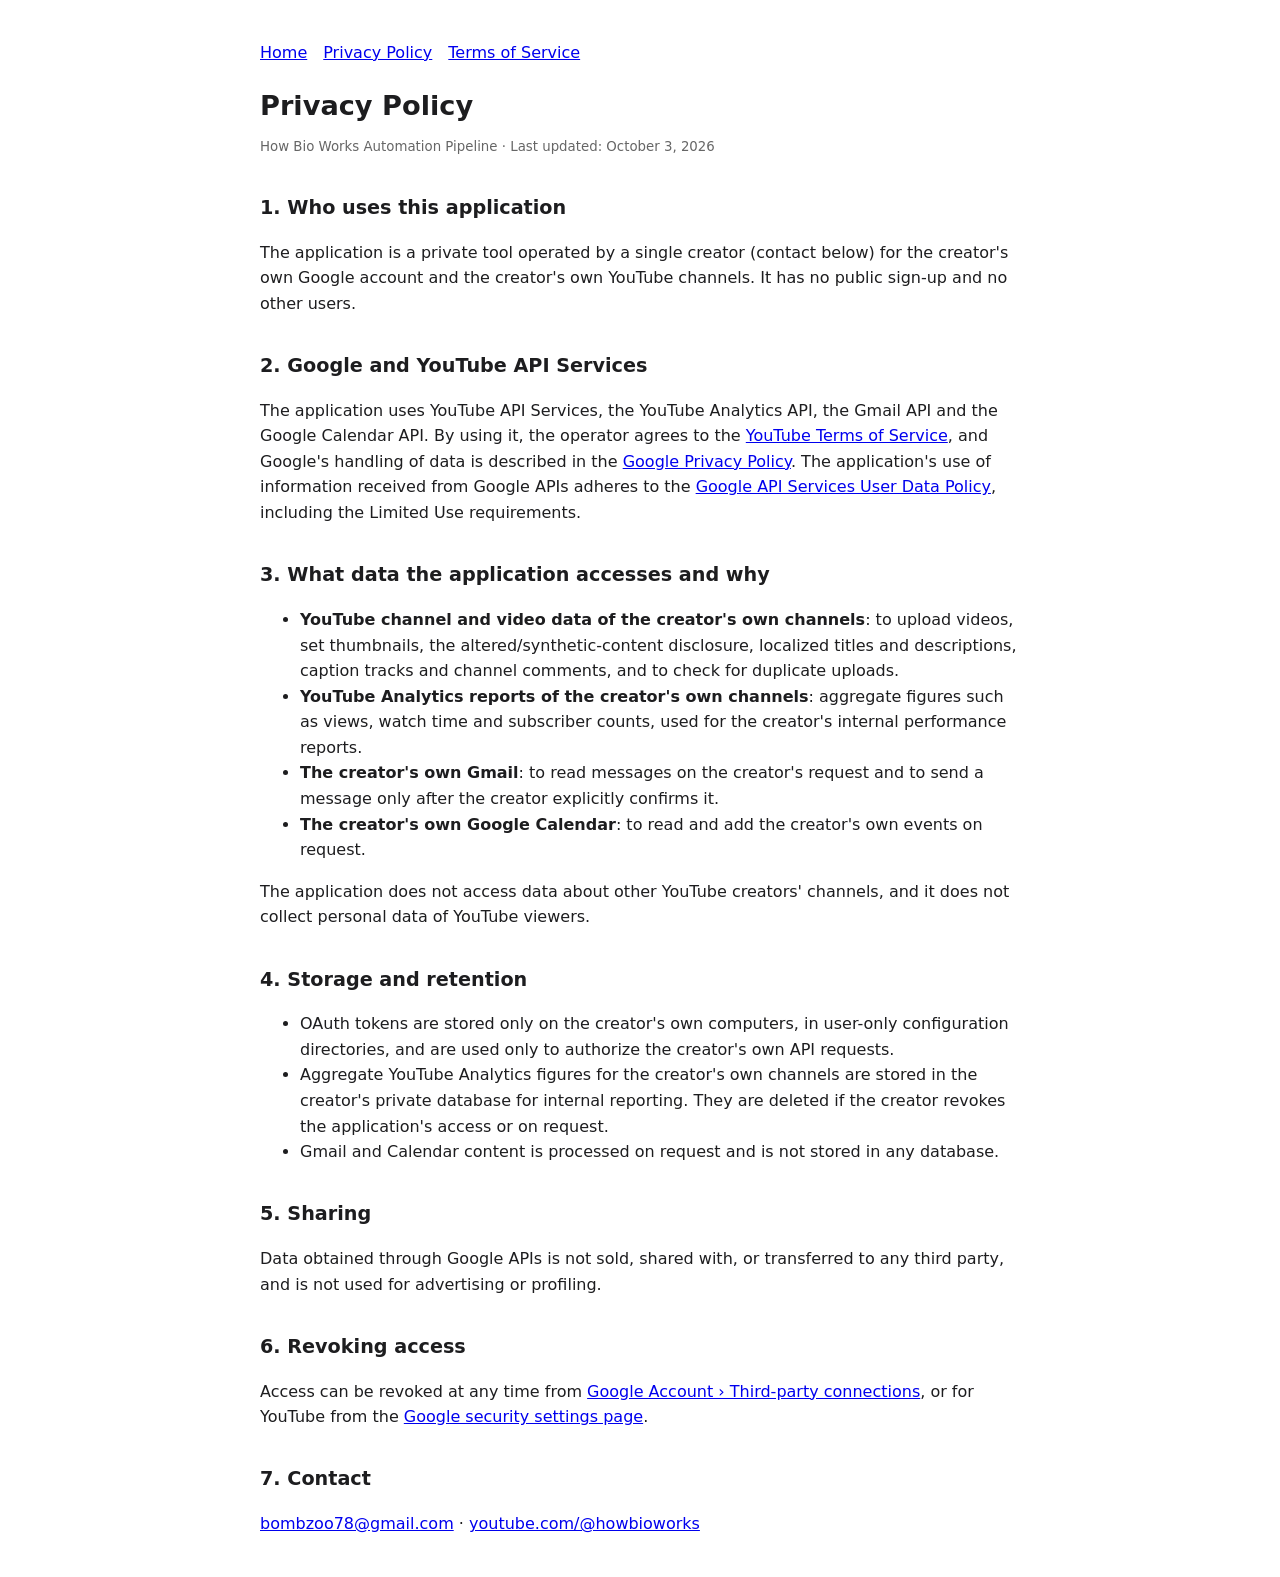
==== privacy.html @ 5481945e "Add app home, privacy policy and terms pages" ====
<!doctype html><html lang="en"><head><meta charset="utf-8"><meta name="viewport" content="width=device-width,initial-scale=1">
<title>Privacy Policy - How Bio Works Automation Pipeline</title><link rel="stylesheet" href="style.css"></head><body>
<nav><a href="./">Home</a><a href="privacy.html">Privacy Policy</a><a href="terms.html">Terms of Service</a></nav>
<h1>Privacy Policy</h1>
<small>How Bio Works Automation Pipeline &middot; Last updated: October 3, 2026</small>

<h2>1. Who uses this application</h2>
<p>The application is a private tool operated by a single creator (contact below) for the creator's own Google account and the creator's own YouTube channels. It has no public sign-up and no other users.</p>

<h2>2. Google and YouTube API Services</h2>
<p>The application uses YouTube API Services, the YouTube Analytics API, the Gmail API and the Google Calendar API. By using it, the operator agrees to the <a href="https://www.youtube.com/t/terms">YouTube Terms of Service</a>, and Google's handling of data is described in the <a href="https://policies.google.com/privacy">Google Privacy Policy</a>. The application's use of information received from Google APIs adheres to the <a href="https://developers.google.com/terms/api-services-user-data-policy">Google API Services User Data Policy</a>, including the Limited Use requirements.</p>

<h2>3. What data the application accesses and why</h2>
<ul>
<li><b>YouTube channel and video data of the creator's own channels</b>: to upload videos, set thumbnails, the altered/synthetic-content disclosure, localized titles and descriptions, caption tracks and channel comments, and to check for duplicate uploads.</li>
<li><b>YouTube Analytics reports of the creator's own channels</b>: aggregate figures such as views, watch time and subscriber counts, used for the creator's internal performance reports.</li>
<li><b>The creator's own Gmail</b>: to read messages on the creator's request and to send a message only after the creator explicitly confirms it.</li>
<li><b>The creator's own Google Calendar</b>: to read and add the creator's own events on request.</li>
</ul>
<p>The application does not access data about other YouTube creators' channels, and it does not collect personal data of YouTube viewers.</p>

<h2>4. Storage and retention</h2>
<ul>
<li>OAuth tokens are stored only on the creator's own computers, in user-only configuration directories, and are used only to authorize the creator's own API requests.</li>
<li>Aggregate YouTube Analytics figures for the creator's own channels are stored in the creator's private database for internal reporting. They are deleted if the creator revokes the application's access or on request.</li>
<li>Gmail and Calendar content is processed on request and is not stored in any database.</li>
</ul>

<h2>5. Sharing</h2>
<p>Data obtained through Google APIs is not sold, shared with, or transferred to any third party, and is not used for advertising or profiling.</p>

<h2>6. Revoking access</h2>
<p>Access can be revoked at any time from <a href="https://myaccount.google.com/permissions">Google Account &rsaquo; Third-party connections</a>, or for YouTube from the <a href="https://security.google.com/settings/security/permissions">Google security settings page</a>.</p>

<h2>7. Contact</h2>
<p><a href="mailto:bombzoo78@gmail.com">bombzoo78@gmail.com</a> &middot; <a href="https://www.youtube.com/@howbioworks">youtube.com/@howbioworks</a></p>
</body></html>
---- style.css ----
body{font-family:system-ui,-apple-system,"Segoe UI",sans-serif;max-width:760px;margin:40px auto;padding:0 16px;line-height:1.6;color:#1d1d1f;background:#fff}
h1{font-size:1.7em;margin-bottom:.2em}h2{font-size:1.2em;margin-top:1.8em}
nav a{margin-right:16px}small{color:#666}code{background:#f2f2f2;padding:1px 4px;border-radius:3px}
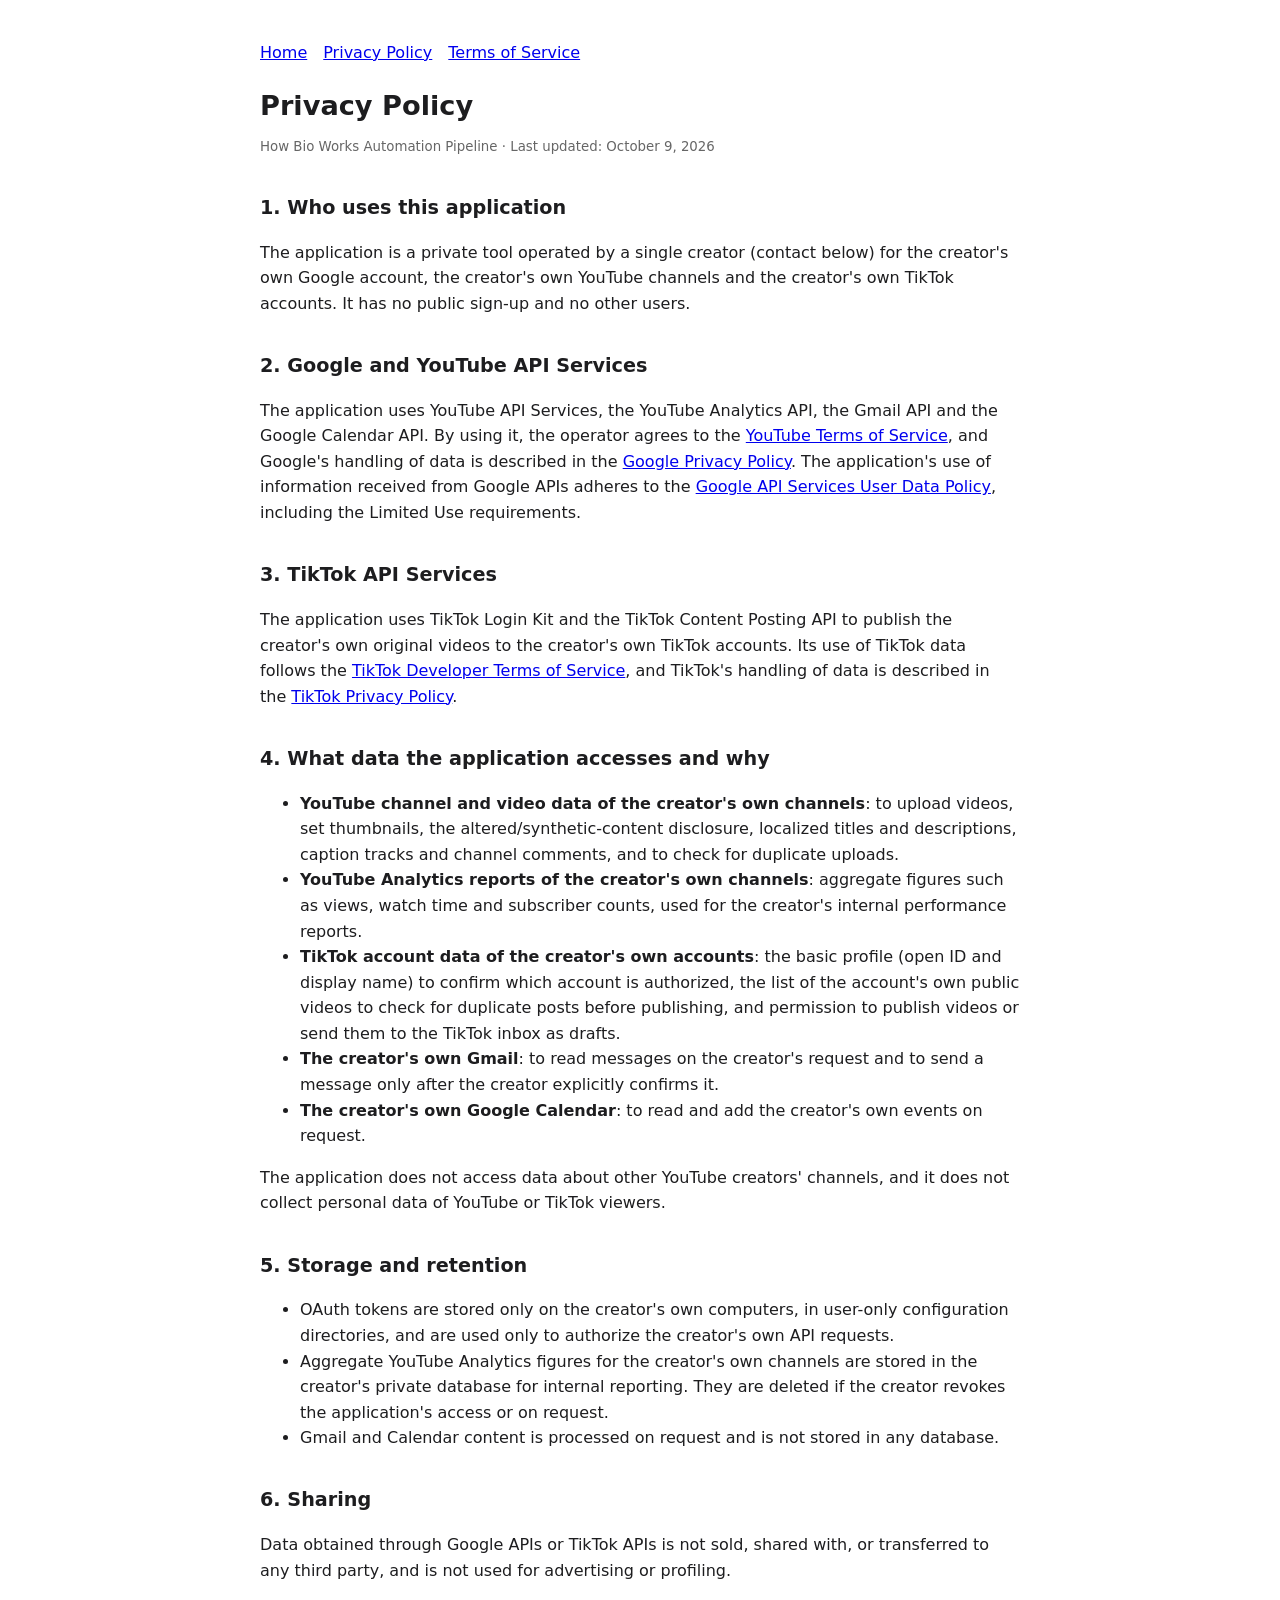
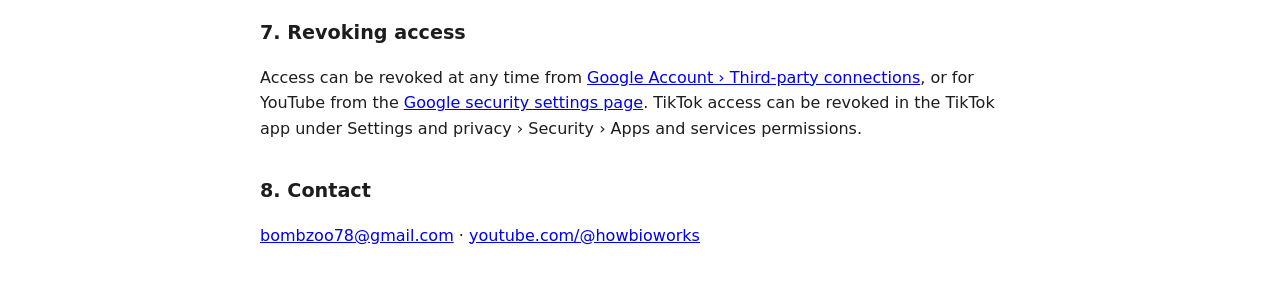
==== commit b8009457: "Add TikTok API services to the privacy policy and terms Co-Authored-By: Claude Opus 5.5 (1M context)" ====
--- a/privacy.html
+++ b/privacy.html
@@ -2,36 +2,40 @@
 <title>Privacy Policy - How Bio Works Automation Pipeline</title><link rel="stylesheet" href="style.css"></head><body>
 <nav><a href="./">Home</a><a href="privacy.html">Privacy Policy</a><a href="terms.html">Terms of Service</a></nav>
 <h1>Privacy Policy</h1>
-<small>How Bio Works Automation Pipeline &middot; Last updated: October 3, 2026</small>
+<small>How Bio Works Automation Pipeline &middot; Last updated: October 9, 2026</small>
 
 <h2>1. Who uses this application</h2>
-<p>The application is a private tool operated by a single creator (contact below) for the creator's own Google account and the creator's own YouTube channels. It has no public sign-up and no other users.</p>
+<p>The application is a private tool operated by a single creator (contact below) for the creator's own Google account, the creator's own YouTube channels and the creator's own TikTok accounts. It has no public sign-up and no other users.</p>
 
 <h2>2. Google and YouTube API Services</h2>
 <p>The application uses YouTube API Services, the YouTube Analytics API, the Gmail API and the Google Calendar API. By using it, the operator agrees to the <a href="https://www.youtube.com/t/terms">YouTube Terms of Service</a>, and Google's handling of data is described in the <a href="https://policies.google.com/privacy">Google Privacy Policy</a>. The application's use of information received from Google APIs adheres to the <a href="https://developers.google.com/terms/api-services-user-data-policy">Google API Services User Data Policy</a>, including the Limited Use requirements.</p>
 
-<h2>3. What data the application accesses and why</h2>
+<h2>3. TikTok API Services</h2>
+<p>The application uses TikTok Login Kit and the TikTok Content Posting API to publish the creator's own original videos to the creator's own TikTok accounts. Its use of TikTok data follows the <a href="https://www.tiktok.com/legal/tik-tok-developer-terms-of-service">TikTok Developer Terms of Service</a>, and TikTok's handling of data is described in the <a href="https://www.tiktok.com/legal/privacy-policy">TikTok Privacy Policy</a>.</p>
+
+<h2>4. What data the application accesses and why</h2>
 <ul>
 <li><b>YouTube channel and video data of the creator's own channels</b>: to upload videos, set thumbnails, the altered/synthetic-content disclosure, localized titles and descriptions, caption tracks and channel comments, and to check for duplicate uploads.</li>
 <li><b>YouTube Analytics reports of the creator's own channels</b>: aggregate figures such as views, watch time and subscriber counts, used for the creator's internal performance reports.</li>
+<li><b>TikTok account data of the creator's own accounts</b>: the basic profile (open ID and display name) to confirm which account is authorized, the list of the account's own public videos to check for duplicate posts before publishing, and permission to publish videos or send them to the TikTok inbox as drafts.</li>
 <li><b>The creator's own Gmail</b>: to read messages on the creator's request and to send a message only after the creator explicitly confirms it.</li>
 <li><b>The creator's own Google Calendar</b>: to read and add the creator's own events on request.</li>
 </ul>
-<p>The application does not access data about other YouTube creators' channels, and it does not collect personal data of YouTube viewers.</p>
+<p>The application does not access data about other YouTube creators' channels, and it does not collect personal data of YouTube or TikTok viewers.</p>
 
-<h2>4. Storage and retention</h2>
+<h2>5. Storage and retention</h2>
 <ul>
 <li>OAuth tokens are stored only on the creator's own computers, in user-only configuration directories, and are used only to authorize the creator's own API requests.</li>
 <li>Aggregate YouTube Analytics figures for the creator's own channels are stored in the creator's private database for internal reporting. They are deleted if the creator revokes the application's access or on request.</li>
 <li>Gmail and Calendar content is processed on request and is not stored in any database.</li>
 </ul>
 
-<h2>5. Sharing</h2>
-<p>Data obtained through Google APIs is not sold, shared with, or transferred to any third party, and is not used for advertising or profiling.</p>
+<h2>6. Sharing</h2>
+<p>Data obtained through Google APIs or TikTok APIs is not sold, shared with, or transferred to any third party, and is not used for advertising or profiling.</p>
 
-<h2>6. Revoking access</h2>
-<p>Access can be revoked at any time from <a href="https://myaccount.google.com/permissions">Google Account &rsaquo; Third-party connections</a>, or for YouTube from the <a href="https://security.google.com/settings/security/permissions">Google security settings page</a>.</p>
+<h2>7. Revoking access</h2>
+<p>Access can be revoked at any time from <a href="https://myaccount.google.com/permissions">Google Account &rsaquo; Third-party connections</a>, or for YouTube from the <a href="https://security.google.com/settings/security/permissions">Google security settings page</a>. TikTok access can be revoked in the TikTok app under Settings and privacy &rsaquo; Security &rsaquo; Apps and services permissions.</p>
 
-<h2>7. Contact</h2>
+<h2>8. Contact</h2>
 <p><a href="mailto:bombzoo78@gmail.com">bombzoo78@gmail.com</a> &middot; <a href="https://www.youtube.com/@howbioworks">youtube.com/@howbioworks</a></p>
 </body></html>
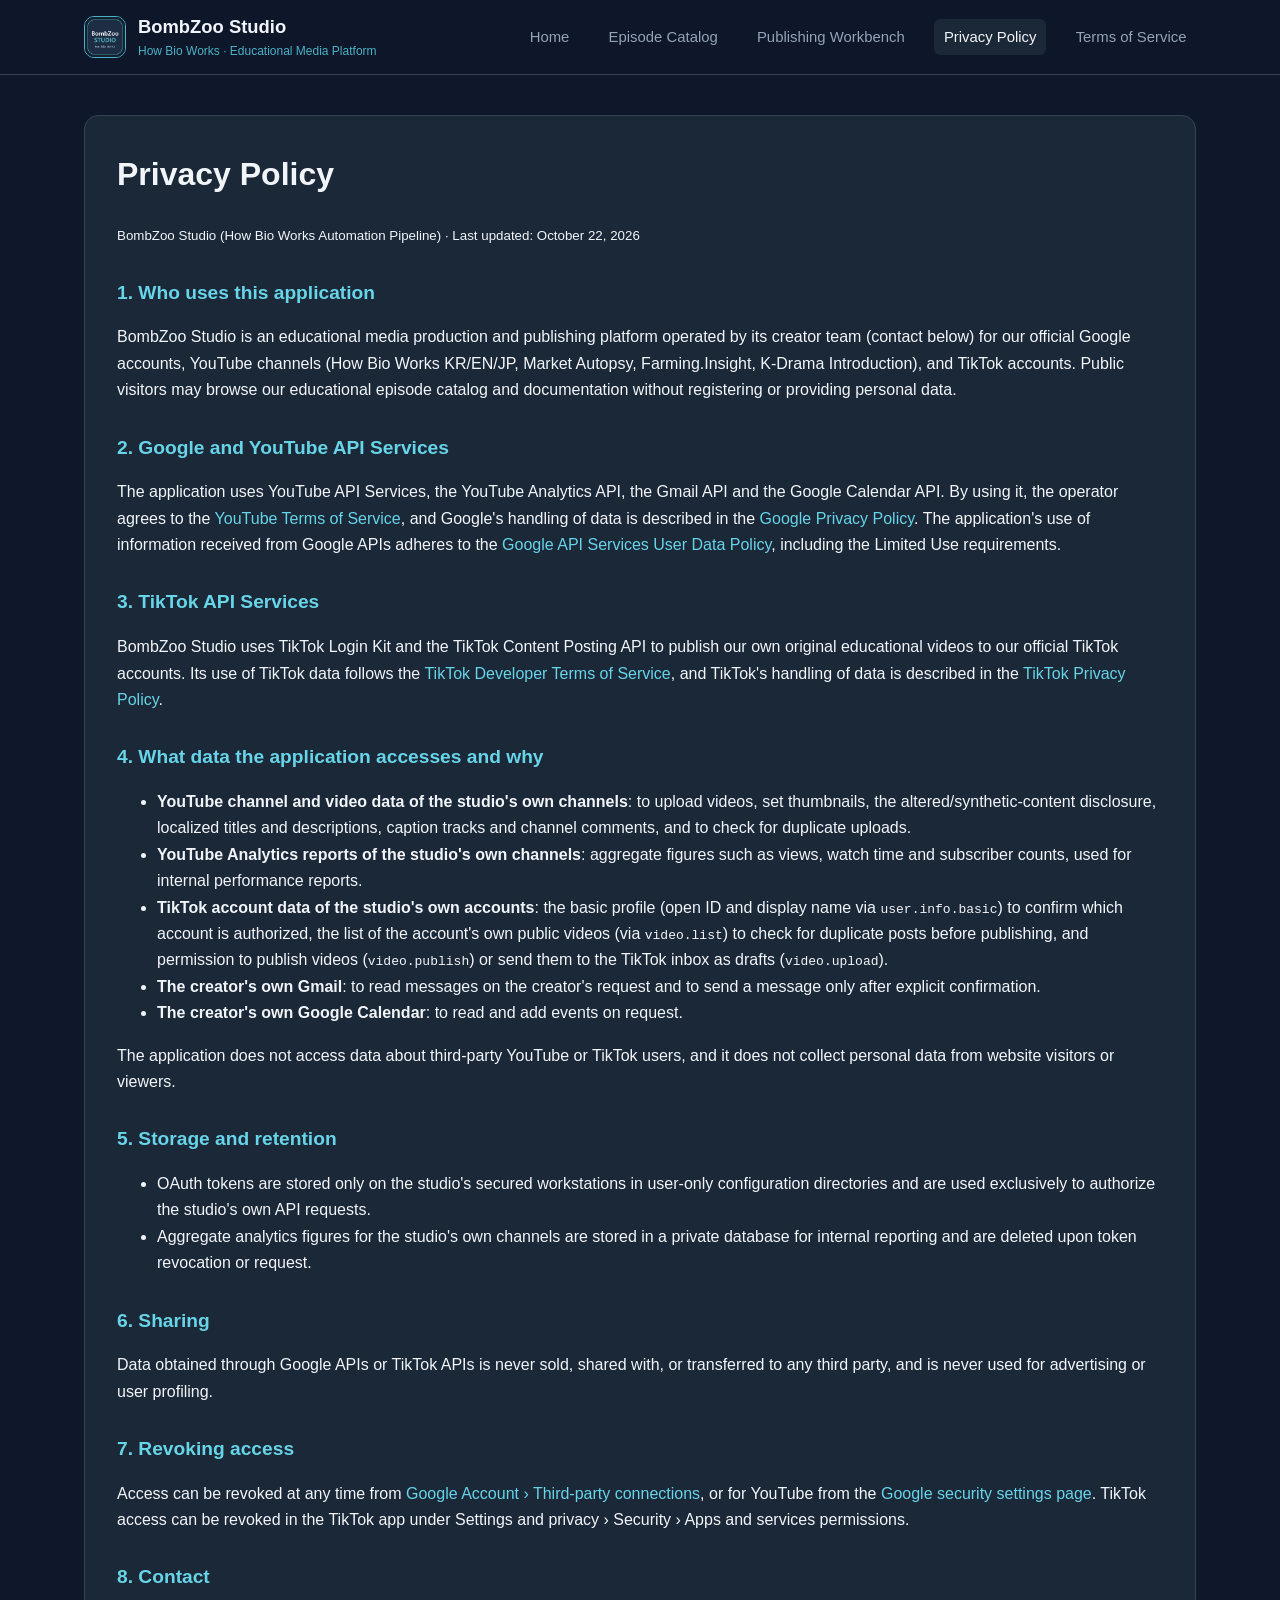
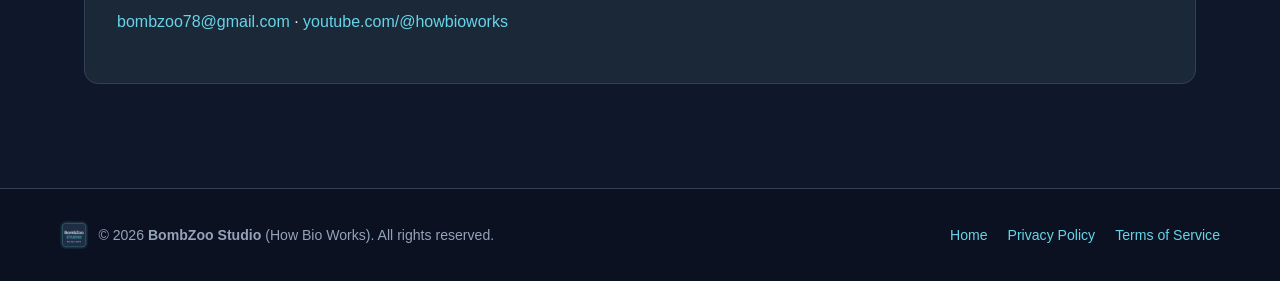
==== commit 3642b907: "Update BombZoo Studio official website, episode catalog, workbench, and matching app icon/favicon" ====
--- a/privacy.html
+++ b/privacy.html
@@ -1,41 +1,88 @@
-<!doctype html><html lang="en"><head><meta charset="utf-8"><meta name="viewport" content="width=device-width,initial-scale=1">
-<title>Privacy Policy - How Bio Works Automation Pipeline</title><link rel="stylesheet" href="style.css"></head><body>
-<nav><a href="./">Home</a><a href="privacy.html">Privacy Policy</a><a href="terms.html">Terms of Service</a></nav>
-<h1>Privacy Policy</h1>
-<small>How Bio Works Automation Pipeline &middot; Last updated: October 9, 2026</small>
+<!doctype html>
+<html lang="en">
+<head>
+  <meta charset="utf-8">
+  <meta name="viewport" content="width=device-width,initial-scale=1">
+  <title>Privacy Policy — BombZoo Studio (How Bio Works)</title>
+  <link rel="icon" type="image/png" sizes="64x64" href="favicon.png">
+  <link rel="icon" type="image/x-icon" href="favicon.ico">
+  <link rel="shortcut icon" href="favicon.ico">
+  <link rel="apple-touch-icon" href="icon.png">
+  <link rel="stylesheet" href="style.css">
+</head>
+<body>
+  <header class="site-header">
+    <div class="header-inner">
+      <a href="./" class="brand">
+        <img src="icon.png" alt="BombZoo Studio Icon" class="brand-icon">
+        <div>
+          BombZoo Studio
+          <span class="brand-subtitle">How Bio Works &middot; Educational Media Platform</span>
+        </div>
+      </a>
+      <nav class="main-nav">
+        <a href="./">Home</a>
+        <a href="./#catalog">Episode Catalog</a>
+        <a href="./#workbench">Publishing Workbench</a>
+        <a href="privacy.html" class="active">Privacy Policy</a>
+        <a href="terms.html">Terms of Service</a>
+      </nav>
+    </div>
+  </header>
 
-<h2>1. Who uses this application</h2>
-<p>The application is a private tool operated by a single creator (contact below) for the creator's own Google account, the creator's own YouTube channels and the creator's own TikTok accounts. It has no public sign-up and no other users.</p>
+  <main class="container">
+    <div class="legal-doc">
+      <h1>Privacy Policy</h1>
+      <small>BombZoo Studio (How Bio Works Automation Pipeline) &middot; Last updated: October 22, 2026</small>
 
-<h2>2. Google and YouTube API Services</h2>
-<p>The application uses YouTube API Services, the YouTube Analytics API, the Gmail API and the Google Calendar API. By using it, the operator agrees to the <a href="https://www.youtube.com/t/terms">YouTube Terms of Service</a>, and Google's handling of data is described in the <a href="https://policies.google.com/privacy">Google Privacy Policy</a>. The application's use of information received from Google APIs adheres to the <a href="https://developers.google.com/terms/api-services-user-data-policy">Google API Services User Data Policy</a>, including the Limited Use requirements.</p>
+      <h2>1. Who uses this application</h2>
+      <p>BombZoo Studio is an educational media production and publishing platform operated by its creator team (contact below) for our official Google accounts, YouTube channels (How Bio Works KR/EN/JP, Market Autopsy, Farming.Insight, K-Drama Introduction), and TikTok accounts. Public visitors may browse our educational episode catalog and documentation without registering or providing personal data.</p>
 
-<h2>3. TikTok API Services</h2>
-<p>The application uses TikTok Login Kit and the TikTok Content Posting API to publish the creator's own original videos to the creator's own TikTok accounts. Its use of TikTok data follows the <a href="https://www.tiktok.com/legal/tik-tok-developer-terms-of-service">TikTok Developer Terms of Service</a>, and TikTok's handling of data is described in the <a href="https://www.tiktok.com/legal/privacy-policy">TikTok Privacy Policy</a>.</p>
+      <h2>2. Google and YouTube API Services</h2>
+      <p>The application uses YouTube API Services, the YouTube Analytics API, the Gmail API and the Google Calendar API. By using it, the operator agrees to the <a href="https://www.youtube.com/t/terms">YouTube Terms of Service</a>, and Google's handling of data is described in the <a href="https://policies.google.com/privacy">Google Privacy Policy</a>. The application's use of information received from Google APIs adheres to the <a href="https://developers.google.com/terms/api-services-user-data-policy">Google API Services User Data Policy</a>, including the Limited Use requirements.</p>
 
-<h2>4. What data the application accesses and why</h2>
-<ul>
-<li><b>YouTube channel and video data of the creator's own channels</b>: to upload videos, set thumbnails, the altered/synthetic-content disclosure, localized titles and descriptions, caption tracks and channel comments, and to check for duplicate uploads.</li>
-<li><b>YouTube Analytics reports of the creator's own channels</b>: aggregate figures such as views, watch time and subscriber counts, used for the creator's internal performance reports.</li>
-<li><b>TikTok account data of the creator's own accounts</b>: the basic profile (open ID and display name) to confirm which account is authorized, the list of the account's own public videos to check for duplicate posts before publishing, and permission to publish videos or send them to the TikTok inbox as drafts.</li>
-<li><b>The creator's own Gmail</b>: to read messages on the creator's request and to send a message only after the creator explicitly confirms it.</li>
-<li><b>The creator's own Google Calendar</b>: to read and add the creator's own events on request.</li>
-</ul>
-<p>The application does not access data about other YouTube creators' channels, and it does not collect personal data of YouTube or TikTok viewers.</p>
+      <h2>3. TikTok API Services</h2>
+      <p>BombZoo Studio uses TikTok Login Kit and the TikTok Content Posting API to publish our own original educational videos to our official TikTok accounts. Its use of TikTok data follows the <a href="https://www.tiktok.com/legal/tik-tok-developer-terms-of-service">TikTok Developer Terms of Service</a>, and TikTok's handling of data is described in the <a href="https://www.tiktok.com/legal/privacy-policy">TikTok Privacy Policy</a>.</p>
 
-<h2>5. Storage and retention</h2>
-<ul>
-<li>OAuth tokens are stored only on the creator's own computers, in user-only configuration directories, and are used only to authorize the creator's own API requests.</li>
-<li>Aggregate YouTube Analytics figures for the creator's own channels are stored in the creator's private database for internal reporting. They are deleted if the creator revokes the application's access or on request.</li>
-<li>Gmail and Calendar content is processed on request and is not stored in any database.</li>
-</ul>
+      <h2>4. What data the application accesses and why</h2>
+      <ul>
+        <li><b>YouTube channel and video data of the studio's own channels</b>: to upload videos, set thumbnails, the altered/synthetic-content disclosure, localized titles and descriptions, caption tracks and channel comments, and to check for duplicate uploads.</li>
+        <li><b>YouTube Analytics reports of the studio's own channels</b>: aggregate figures such as views, watch time and subscriber counts, used for internal performance reports.</li>
+        <li><b>TikTok account data of the studio's own accounts</b>: the basic profile (open ID and display name via <code>user.info.basic</code>) to confirm which account is authorized, the list of the account's own public videos (via <code>video.list</code>) to check for duplicate posts before publishing, and permission to publish videos (<code>video.publish</code>) or send them to the TikTok inbox as drafts (<code>video.upload</code>).</li>
+        <li><b>The creator's own Gmail</b>: to read messages on the creator's request and to send a message only after explicit confirmation.</li>
+        <li><b>The creator's own Google Calendar</b>: to read and add events on request.</li>
+      </ul>
+      <p>The application does not access data about third-party YouTube or TikTok users, and it does not collect personal data from website visitors or viewers.</p>
 
-<h2>6. Sharing</h2>
-<p>Data obtained through Google APIs or TikTok APIs is not sold, shared with, or transferred to any third party, and is not used for advertising or profiling.</p>
+      <h2>5. Storage and retention</h2>
+      <ul>
+        <li>OAuth tokens are stored only on the studio's secured workstations in user-only configuration directories and are used exclusively to authorize the studio's own API requests.</li>
+        <li>Aggregate analytics figures for the studio's own channels are stored in a private database for internal reporting and are deleted upon token revocation or request.</li>
+      </ul>
 
-<h2>7. Revoking access</h2>
-<p>Access can be revoked at any time from <a href="https://myaccount.google.com/permissions">Google Account &rsaquo; Third-party connections</a>, or for YouTube from the <a href="https://security.google.com/settings/security/permissions">Google security settings page</a>. TikTok access can be revoked in the TikTok app under Settings and privacy &rsaquo; Security &rsaquo; Apps and services permissions.</p>
+      <h2>6. Sharing</h2>
+      <p>Data obtained through Google APIs or TikTok APIs is never sold, shared with, or transferred to any third party, and is never used for advertising or user profiling.</p>
 
-<h2>8. Contact</h2>
-<p><a href="mailto:bombzoo78@gmail.com">bombzoo78@gmail.com</a> &middot; <a href="https://www.youtube.com/@howbioworks">youtube.com/@howbioworks</a></p>
-</body></html>
+      <h2>7. Revoking access</h2>
+      <p>Access can be revoked at any time from <a href="https://myaccount.google.com/permissions">Google Account &rsaquo; Third-party connections</a>, or for YouTube from the <a href="https://security.google.com/settings/security/permissions">Google security settings page</a>. TikTok access can be revoked in the TikTok app under Settings and privacy &rsaquo; Security &rsaquo; Apps and services permissions.</p>
+
+      <h2>8. Contact</h2>
+      <p><a href="mailto:bombzoo78@gmail.com">bombzoo78@gmail.com</a> &middot; <a href="https://www.youtube.com/@howbioworks">youtube.com/@howbioworks</a></p>
+    </div>
+  </main>
+
+  <footer class="site-footer">
+    <div class="footer-inner">
+      <div style="display:flex;align-items:center;gap:0.65rem;">
+        <img src="icon.png" alt="BombZoo Studio Icon" style="width:28px;height:28px;border-radius:6px;">
+        <span>&copy; 2026 <strong>BombZoo Studio</strong> (How Bio Works). All rights reserved.</span>
+      </div>
+      <div style="display:flex;gap:1.25rem;">
+        <a href="./">Home</a>
+        <a href="privacy.html">Privacy Policy</a>
+        <a href="terms.html">Terms of Service</a>
+      </div>
+    </div>
+  </footer>
+</body>
+</html>
--- a/style.css
+++ b/style.css
@@ -1,3 +1,390 @@
-body{font-family:system-ui,-apple-system,"Segoe UI",sans-serif;max-width:760px;margin:40px auto;padding:0 16px;line-height:1.6;color:#1d1d1f;background:#fff}
-h1{font-size:1.7em;margin-bottom:.2em}h2{font-size:1.2em;margin-top:1.8em}
-nav a{margin-right:16px}small{color:#666}code{background:#f2f2f2;padding:1px 4px;border-radius:3px}
+:root {
+  --bg: #0f172a;
+  --bg-card: #1b2838;
+  --bg-elevated: #223447;
+  --accent: #4ab3c6;
+  --accent-bright: #67d4e8;
+  --text: #f1f5f9;
+  --text-muted: #94a3b8;
+  --border: #2dd4bf33;
+  --border-subtle: #334155;
+  --success: #10b981;
+}
+
+* {
+  box-sizing: border-box;
+}
+
+body {
+  margin: 0;
+  font-family: -apple-system, BlinkMacSystemFont, "Segoe UI", Roboto, "Helvetica Neue", Arial, sans-serif;
+  background: var(--bg);
+  color: var(--text);
+  line-height: 1.65;
+}
+
+a {
+  color: var(--accent-bright);
+  text-decoration: none;
+}
+
+a:hover {
+  text-decoration: underline;
+}
+
+.site-header {
+  position: sticky;
+  top: 0;
+  z-index: 100;
+  background: rgba(15, 23, 42, 0.95);
+  backdrop-filter: blur(10px);
+  border-bottom: 1px solid var(--border-subtle);
+}
+
+.header-inner {
+  max-width: 1160px;
+  margin: 0 auto;
+  padding: 0.75rem 1.5rem;
+  display: flex;
+  align-items: center;
+  justify-content: space-between;
+  flex-wrap: wrap;
+  gap: 1rem;
+}
+
+.brand {
+  display: flex;
+  align-items: center;
+  gap: 0.75rem;
+  color: var(--text);
+  font-weight: 700;
+  font-size: 1.15rem;
+  text-decoration: none !important;
+}
+
+.brand-icon {
+  width: 42px;
+  height: 42px;
+  border-radius: 10px;
+  border: 1.5px solid var(--accent);
+  object-fit: cover;
+  display: block;
+}
+
+.brand-subtitle {
+  display: block;
+  font-size: 0.75rem;
+  color: var(--accent);
+  font-weight: 500;
+}
+
+.main-nav {
+  display: flex;
+  align-items: center;
+  gap: 1.25rem;
+  flex-wrap: wrap;
+}
+
+.main-nav a {
+  color: var(--text-muted);
+  font-size: 0.93rem;
+  font-weight: 500;
+  padding: 0.35rem 0.6rem;
+  border-radius: 6px;
+  transition: all 0.15s ease;
+}
+
+.main-nav a:hover,
+.main-nav a.active {
+  color: var(--text);
+  background: var(--bg-card);
+  text-decoration: none;
+}
+
+.container {
+  max-width: 1160px;
+  margin: 0 auto;
+  padding: 2.5rem 1.5rem;
+}
+
+.hero {
+  display: grid;
+  grid-template-columns: 1fr 260px;
+  gap: 2.5rem;
+  align-items: center;
+  background: linear-gradient(135deg, #1b2838 0%, #132030 100%);
+  border: 1px solid var(--border);
+  border-radius: 18px;
+  padding: 2.5rem;
+  margin-bottom: 2.5rem;
+}
+
+@media (max-width: 780px) {
+  .hero {
+    grid-template-columns: 1fr;
+    text-align: center;
+  }
+}
+
+.hero-badge {
+  display: inline-block;
+  background: rgba(74, 179, 198, 0.16);
+  color: var(--accent-bright);
+  border: 1px solid var(--accent);
+  font-size: 0.8rem;
+  font-weight: 600;
+  padding: 0.25rem 0.75rem;
+  border-radius: 999px;
+  margin-bottom: 0.9rem;
+}
+
+.hero h1 {
+  margin: 0 0 0.75rem;
+  font-size: 2.2rem;
+  line-height: 1.25;
+}
+
+.hero p {
+  margin: 0 0 1.25rem;
+  color: var(--text-muted);
+  font-size: 1.03rem;
+}
+
+.hero-icon-card {
+  display: flex;
+  flex-direction: column;
+  align-items: center;
+  background: #0f172a;
+  padding: 1.25rem;
+  border-radius: 16px;
+  border: 1px solid var(--border-subtle);
+}
+
+.hero-icon-card img {
+  width: 180px;
+  height: 180px;
+  border-radius: 20px;
+  margin-bottom: 0.6rem;
+}
+
+.hero-icon-card span {
+  font-size: 0.8rem;
+  color: var(--text-muted);
+}
+
+.btn-row {
+  display: flex;
+  gap: 0.75rem;
+  flex-wrap: wrap;
+}
+
+.btn {
+  display: inline-block;
+  padding: 0.6rem 1.2rem;
+  border-radius: 8px;
+  font-weight: 600;
+  font-size: 0.92rem;
+  cursor: pointer;
+  border: 1px solid transparent;
+  text-decoration: none !important;
+}
+
+.btn-primary {
+  background: var(--accent);
+  color: #0b1320;
+}
+
+.btn-outline {
+  background: transparent;
+  border-color: var(--accent);
+  color: var(--accent-bright);
+}
+
+.section-title {
+  font-size: 1.5rem;
+  margin: 2.5rem 0 0.5rem;
+  display: flex;
+  align-items: center;
+  gap: 0.6rem;
+}
+
+.section-sub {
+  color: var(--text-muted);
+  margin: 0 0 1.5rem;
+  font-size: 0.95rem;
+}
+
+.grid-3 {
+  display: grid;
+  grid-template-columns: repeat(auto-fit, minmax(300px, 1fr));
+  gap: 1.25rem;
+}
+
+.grid-2 {
+  display: grid;
+  grid-template-columns: repeat(auto-fit, minmax(380px, 1fr));
+  gap: 1.25rem;
+}
+
+.card {
+  background: var(--bg-card);
+  border: 1px solid var(--border-subtle);
+  border-radius: 14px;
+  padding: 1.4rem;
+}
+
+.card h3 {
+  margin: 0 0 0.5rem;
+  font-size: 1.12rem;
+  color: var(--text);
+}
+
+.card p {
+  margin: 0.4rem 0;
+  color: var(--text-muted);
+  font-size: 0.92rem;
+}
+
+.tag-row {
+  display: flex;
+  gap: 0.45rem;
+  flex-wrap: wrap;
+  margin-bottom: 0.65rem;
+}
+
+.tag {
+  font-size: 0.75rem;
+  padding: 0.15rem 0.55rem;
+  border-radius: 6px;
+  background: var(--bg-elevated);
+  color: var(--accent-bright);
+  border: 1px solid var(--border);
+  font-weight: 600;
+}
+
+.filter-bar {
+  display: flex;
+  gap: 0.6rem;
+  flex-wrap: wrap;
+  margin-bottom: 1.25rem;
+  align-items: center;
+}
+
+.filter-btn {
+  background: var(--bg-card);
+  color: var(--text-muted);
+  border: 1px solid var(--border-subtle);
+  padding: 0.45rem 0.9rem;
+  border-radius: 8px;
+  cursor: pointer;
+  font-size: 0.88rem;
+  font-weight: 600;
+}
+
+.filter-btn.active,
+.filter-btn:hover {
+  background: var(--accent);
+  color: #0b1320;
+  border-color: var(--accent);
+}
+
+.search-input {
+  flex: 1;
+  min-width: 220px;
+  background: #0b1320;
+  color: var(--text);
+  border: 1px solid var(--border-subtle);
+  border-radius: 8px;
+  padding: 0.5rem 0.85rem;
+  font-size: 0.9rem;
+}
+
+.workbench {
+  background: var(--bg-card);
+  border: 1px solid var(--border);
+  border-radius: 14px;
+  padding: 1.5rem;
+  margin-top: 1rem;
+}
+
+.workbench label {
+  display: block;
+  font-size: 0.85rem;
+  font-weight: 600;
+  color: var(--accent-bright);
+  margin-bottom: 0.35rem;
+}
+
+.workbench select,
+.workbench input,
+.workbench textarea {
+  width: 100%;
+  background: #0b1320;
+  color: var(--text);
+  border: 1px solid var(--border-subtle);
+  border-radius: 8px;
+  padding: 0.6rem 0.8rem;
+  font-family: inherit;
+  font-size: 0.9rem;
+  margin-bottom: 0.9rem;
+}
+
+.code-preview {
+  background: #090e17;
+  border: 1px solid var(--border-subtle);
+  border-radius: 10px;
+  padding: 1rem;
+  font-family: ui-monospace, SFMono-Regular, Menlo, Consolas, monospace;
+  font-size: 0.82rem;
+  color: #a5f3fc;
+  overflow-x: auto;
+  white-space: pre-wrap;
+}
+
+.status-pill {
+  display: inline-flex;
+  align-items: center;
+  gap: 0.35rem;
+  font-size: 0.8rem;
+  padding: 0.2rem 0.65rem;
+  border-radius: 999px;
+  background: rgba(16, 185, 129, 0.15);
+  color: #34d399;
+  border: 1px solid rgba(16, 185, 129, 0.4);
+}
+
+.legal-doc {
+  background: var(--bg-card);
+  border: 1px solid var(--border-subtle);
+  border-radius: 14px;
+  padding: 2rem;
+}
+
+.legal-doc h1 {
+  margin-top: 0;
+}
+
+.legal-doc h2 {
+  color: var(--accent-bright);
+  font-size: 1.2rem;
+  margin-top: 1.75rem;
+}
+
+.site-footer {
+  border-top: 1px solid var(--border-subtle);
+  margin-top: 4rem;
+  padding: 2rem 1.5rem;
+  background: #0b1120;
+  color: var(--text-muted);
+  font-size: 0.88rem;
+}
+
+.footer-inner {
+  max-width: 1160px;
+  margin: 0 auto;
+  display: flex;
+  justify-content: space-between;
+  align-items: center;
+  flex-wrap: wrap;
+  gap: 1rem;
+}
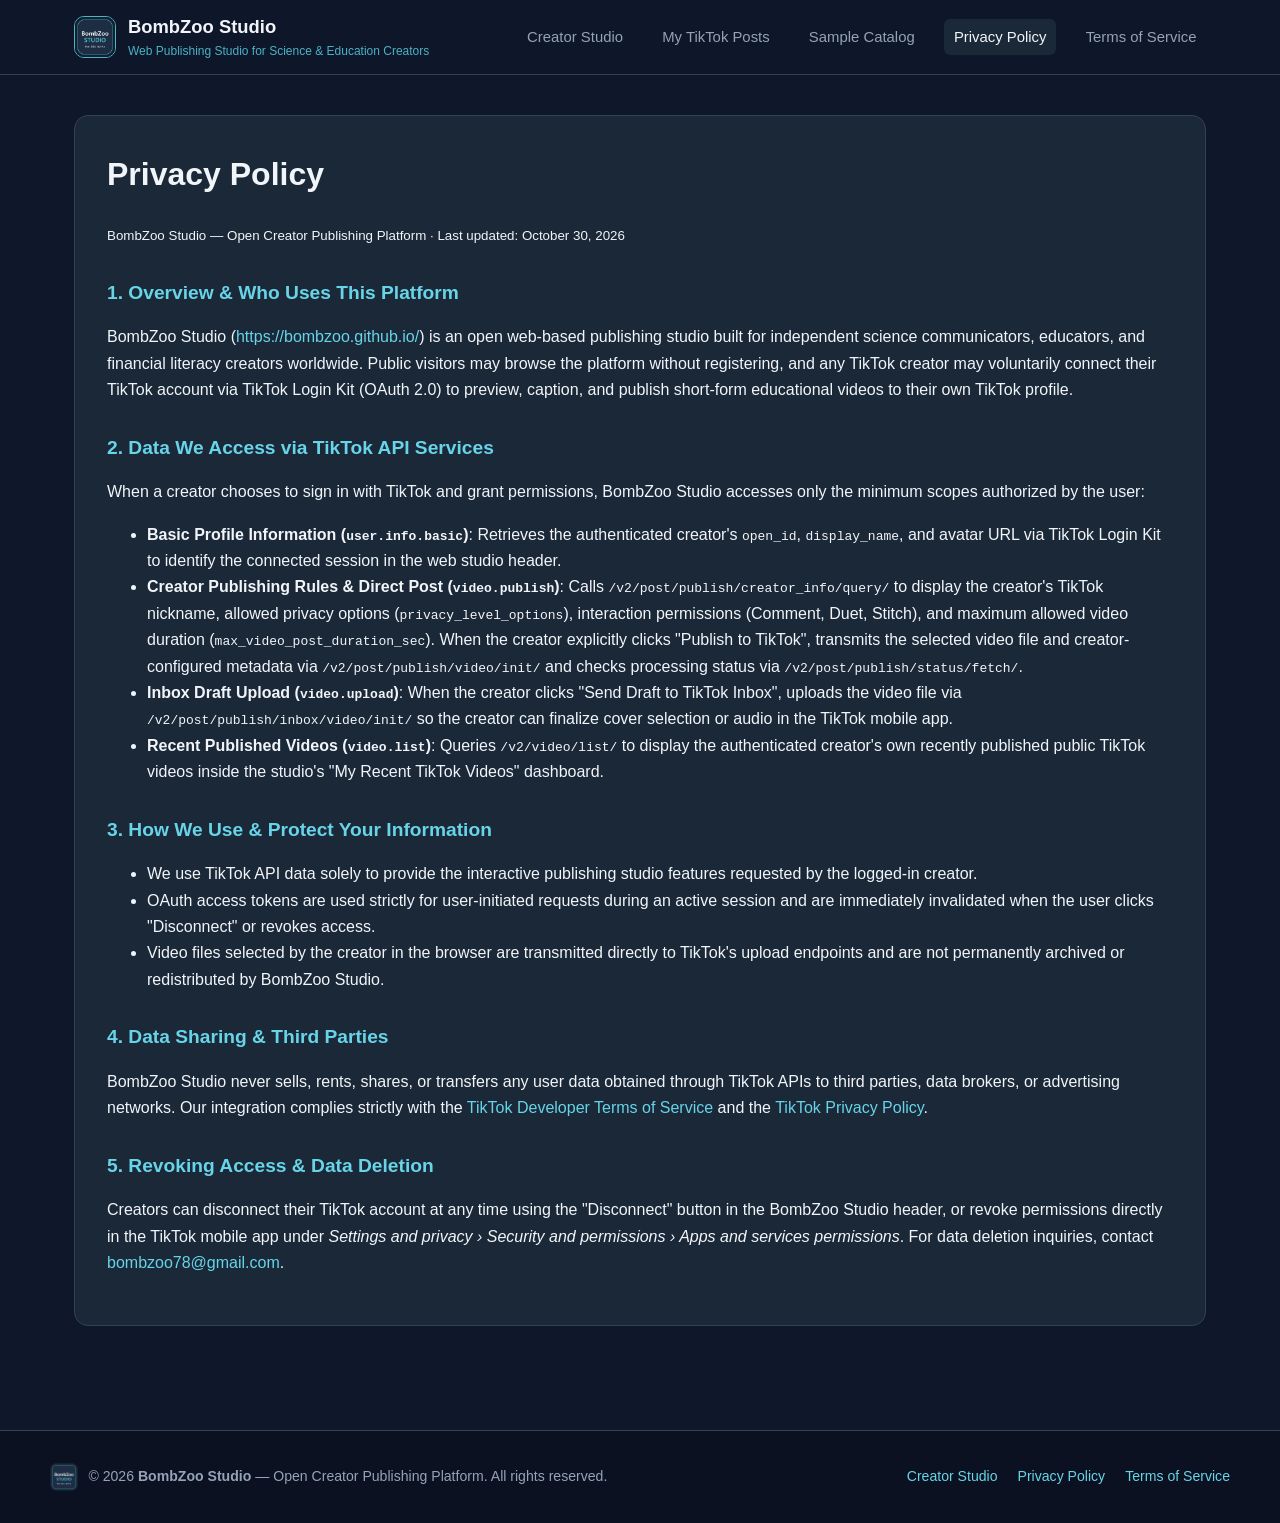
==== commit c98aeb4b: "Update Creator Publishing Studio with full TikTok Direct Post UX compliance and video preview" ====
--- a/privacy.html
+++ b/privacy.html
@@ -3,27 +3,145 @@
 <head>
   <meta charset="utf-8">
   <meta name="viewport" content="width=device-width,initial-scale=1">
-  <title>Privacy Policy — BombZoo Studio (How Bio Works)</title>
-  <link rel="icon" type="image/png" sizes="64x64" href="favicon.png">
-  <link rel="icon" type="image/x-icon" href="favicon.ico">
-  <link rel="shortcut icon" href="favicon.ico">
-  <link rel="apple-touch-icon" href="icon.png">
-  <link rel="stylesheet" href="style.css">
+  <title>Privacy Policy — BombZoo Studio Creator Publishing Platform</title>
+  <meta name="description" content="Privacy Policy for BombZoo Studio, an open web publishing studio for science, education, and finance creators.">
+  <link rel="icon" type="image/png" sizes="64x64" href="favicon.png?v=3">
+  <link rel="icon" type="image/x-icon" href="favicon.ico?v=3">
+  <link rel="shortcut icon" href="favicon.ico?v=3">
+  <link rel="apple-touch-icon" href="icon.png?v=3">
+  <link rel="stylesheet" href="style.css?v=3">
+  <style>
+:root {
+  --bg: #0f172a;
+  --bg-card: #1b2838;
+  --bg-elevated: #223447;
+  --accent: #4ab3c6;
+  --accent-bright: #67d4e8;
+  --text: #f1f5f9;
+  --text-muted: #94a3b8;
+  --border: #2dd4bf33;
+  --border-subtle: #334155;
+  --success: #10b981;
+}
+* { box-sizing: border-box; }
+body {
+  margin: 0;
+  font-family: -apple-system, BlinkMacSystemFont, "Segoe UI", Roboto, "Helvetica Neue", Arial, sans-serif;
+  background: var(--bg);
+  color: var(--text);
+  line-height: 1.65;
+}
+a { color: var(--accent-bright); text-decoration: none; }
+a:hover { text-decoration: underline; }
+.site-header {
+  position: sticky;
+  top: 0;
+  z-index: 100;
+  background: rgba(15, 23, 42, 0.95);
+  backdrop-filter: blur(10px);
+  border-bottom: 1px solid var(--border-subtle);
+}
+.header-inner {
+  max-width: 1180px;
+  margin: 0 auto;
+  padding: 0.75rem 1.5rem;
+  display: flex;
+  align-items: center;
+  justify-content: space-between;
+  flex-wrap: wrap;
+  gap: 1rem;
+}
+.brand {
+  display: flex;
+  align-items: center;
+  gap: 0.75rem;
+  color: var(--text);
+  font-weight: 700;
+  font-size: 1.15rem;
+  text-decoration: none !important;
+}
+.brand-icon {
+  width: 42px;
+  height: 42px;
+  border-radius: 10px;
+  border: 1.5px solid var(--accent);
+  object-fit: cover;
+  display: block;
+}
+.brand-subtitle {
+  display: block;
+  font-size: 0.75rem;
+  color: var(--accent);
+  font-weight: 500;
+}
+.main-nav {
+  display: flex;
+  align-items: center;
+  gap: 1.25rem;
+  flex-wrap: wrap;
+}
+.main-nav a {
+  color: var(--text-muted);
+  font-size: 0.93rem;
+  font-weight: 500;
+  padding: 0.35rem 0.6rem;
+  border-radius: 6px;
+}
+.main-nav a:hover, .main-nav a.active {
+  color: var(--text);
+  background: var(--bg-card);
+  text-decoration: none;
+}
+.container {
+  max-width: 1180px;
+  margin: 0 auto;
+  padding: 2.5rem 1.5rem;
+}
+.legal-doc {
+  background: var(--bg-card);
+  border: 1px solid var(--border-subtle);
+  border-radius: 14px;
+  padding: 2rem;
+}
+.legal-doc h1 { margin-top: 0; }
+.legal-doc h2 {
+  color: var(--accent-bright);
+  font-size: 1.2rem;
+  margin-top: 1.75rem;
+}
+.site-footer {
+  border-top: 1px solid var(--border-subtle);
+  margin-top: 4rem;
+  padding: 2rem 1.5rem;
+  background: #0b1120;
+  color: var(--text-muted);
+  font-size: 0.88rem;
+}
+.footer-inner {
+  max-width: 1180px;
+  margin: 0 auto;
+  display: flex;
+  justify-content: space-between;
+  align-items: center;
+  flex-wrap: wrap;
+  gap: 1rem;
+}
+  </style>
 </head>
 <body>
   <header class="site-header">
     <div class="header-inner">
       <a href="./" class="brand">
-        <img src="icon.png" alt="BombZoo Studio Icon" class="brand-icon">
+        <img src="icon.png?v=3" alt="BombZoo Studio Icon" class="brand-icon">
         <div>
           BombZoo Studio
-          <span class="brand-subtitle">How Bio Works &middot; Educational Media Platform</span>
+          <span class="brand-subtitle">Web Publishing Studio for Science &amp; Education Creators</span>
         </div>
       </a>
       <nav class="main-nav">
-        <a href="./">Home</a>
-        <a href="./#catalog">Episode Catalog</a>
-        <a href="./#workbench">Publishing Workbench</a>
+        <a href="./">Creator Studio</a>
+        <a href="./#recent-posts">My TikTok Posts</a>
+        <a href="./#catalog">Sample Catalog</a>
         <a href="privacy.html" class="active">Privacy Policy</a>
         <a href="terms.html">Terms of Service</a>
       </nav>
@@ -33,52 +151,43 @@
   <main class="container">
     <div class="legal-doc">
       <h1>Privacy Policy</h1>
-      <small>BombZoo Studio (How Bio Works Automation Pipeline) &middot; Last updated: October 22, 2026</small>
+      <small>BombZoo Studio — Open Creator Publishing Platform &middot; Last updated: October 30, 2026</small>
 
-      <h2>1. Who uses this application</h2>
-      <p>BombZoo Studio is an educational media production and publishing platform operated by its creator team (contact below) for our official Google accounts, YouTube channels (How Bio Works KR/EN/JP, Market Autopsy, Farming.Insight, K-Drama Introduction), and TikTok accounts. Public visitors may browse our educational episode catalog and documentation without registering or providing personal data.</p>
+      <h2>1. Overview &amp; Who Uses This Platform</h2>
+      <p>BombZoo Studio (<a href="https://bombzoo.github.io/">https://bombzoo.github.io/</a>) is an open web-based publishing studio built for independent science communicators, educators, and financial literacy creators worldwide. Public visitors may browse the platform without registering, and any TikTok creator may voluntarily connect their TikTok account via TikTok Login Kit (OAuth 2.0) to preview, caption, and publish short-form educational videos to their own TikTok profile.</p>
 
-      <h2>2. Google and YouTube API Services</h2>
-      <p>The application uses YouTube API Services, the YouTube Analytics API, the Gmail API and the Google Calendar API. By using it, the operator agrees to the <a href="https://www.youtube.com/t/terms">YouTube Terms of Service</a>, and Google's handling of data is described in the <a href="https://policies.google.com/privacy">Google Privacy Policy</a>. The application's use of information received from Google APIs adheres to the <a href="https://developers.google.com/terms/api-services-user-data-policy">Google API Services User Data Policy</a>, including the Limited Use requirements.</p>
-
-      <h2>3. TikTok API Services</h2>
-      <p>BombZoo Studio uses TikTok Login Kit and the TikTok Content Posting API to publish our own original educational videos to our official TikTok accounts. Its use of TikTok data follows the <a href="https://www.tiktok.com/legal/tik-tok-developer-terms-of-service">TikTok Developer Terms of Service</a>, and TikTok's handling of data is described in the <a href="https://www.tiktok.com/legal/privacy-policy">TikTok Privacy Policy</a>.</p>
-
-      <h2>4. What data the application accesses and why</h2>
+      <h2>2. Data We Access via TikTok API Services</h2>
+      <p>When a creator chooses to sign in with TikTok and grant permissions, BombZoo Studio accesses only the minimum scopes authorized by the user:</p>
       <ul>
-        <li><b>YouTube channel and video data of the studio's own channels</b>: to upload videos, set thumbnails, the altered/synthetic-content disclosure, localized titles and descriptions, caption tracks and channel comments, and to check for duplicate uploads.</li>
-        <li><b>YouTube Analytics reports of the studio's own channels</b>: aggregate figures such as views, watch time and subscriber counts, used for internal performance reports.</li>
-        <li><b>TikTok account data of the studio's own accounts</b>: the basic profile (open ID and display name via <code>user.info.basic</code>) to confirm which account is authorized, the list of the account's own public videos (via <code>video.list</code>) to check for duplicate posts before publishing, and permission to publish videos (<code>video.publish</code>) or send them to the TikTok inbox as drafts (<code>video.upload</code>).</li>
-        <li><b>The creator's own Gmail</b>: to read messages on the creator's request and to send a message only after explicit confirmation.</li>
-        <li><b>The creator's own Google Calendar</b>: to read and add events on request.</li>
-      </ul>
-      <p>The application does not access data about third-party YouTube or TikTok users, and it does not collect personal data from website visitors or viewers.</p>
-
-      <h2>5. Storage and retention</h2>
-      <ul>
-        <li>OAuth tokens are stored only on the studio's secured workstations in user-only configuration directories and are used exclusively to authorize the studio's own API requests.</li>
-        <li>Aggregate analytics figures for the studio's own channels are stored in a private database for internal reporting and are deleted upon token revocation or request.</li>
+        <li><b>Basic Profile Information (<code>user.info.basic</code>)</b>: Retrieves the authenticated creator's <code>open_id</code>, <code>display_name</code>, and avatar URL via TikTok Login Kit to identify the connected session in the web studio header.</li>
+        <li><b>Creator Publishing Rules &amp; Direct Post (<code>video.publish</code>)</b>: Calls <code>/v2/post/publish/creator_info/query/</code> to display the creator's TikTok nickname, allowed privacy options (<code>privacy_level_options</code>), interaction permissions (Comment, Duet, Stitch), and maximum allowed video duration (<code>max_video_post_duration_sec</code>). When the creator explicitly clicks "Publish to TikTok", transmits the selected video file and creator-configured metadata via <code>/v2/post/publish/video/init/</code> and checks processing status via <code>/v2/post/publish/status/fetch/</code>.</li>
+        <li><b>Inbox Draft Upload (<code>video.upload</code>)</b>: When the creator clicks "Send Draft to TikTok Inbox", uploads the video file via <code>/v2/post/publish/inbox/video/init/</code> so the creator can finalize cover selection or audio in the TikTok mobile app.</li>
+        <li><b>Recent Published Videos (<code>video.list</code>)</b>: Queries <code>/v2/video/list/</code> to display the authenticated creator's own recently published public TikTok videos inside the studio's "My Recent TikTok Videos" dashboard.</li>
       </ul>
 
-      <h2>6. Sharing</h2>
-      <p>Data obtained through Google APIs or TikTok APIs is never sold, shared with, or transferred to any third party, and is never used for advertising or user profiling.</p>
+      <h2>3. How We Use &amp; Protect Your Information</h2>
+      <ul>
+        <li>We use TikTok API data solely to provide the interactive publishing studio features requested by the logged-in creator.</li>
+        <li>OAuth access tokens are used strictly for user-initiated requests during an active session and are immediately invalidated when the user clicks "Disconnect" or revokes access.</li>
+        <li>Video files selected by the creator in the browser are transmitted directly to TikTok's upload endpoints and are not permanently archived or redistributed by BombZoo Studio.</li>
+      </ul>
 
-      <h2>7. Revoking access</h2>
-      <p>Access can be revoked at any time from <a href="https://myaccount.google.com/permissions">Google Account &rsaquo; Third-party connections</a>, or for YouTube from the <a href="https://security.google.com/settings/security/permissions">Google security settings page</a>. TikTok access can be revoked in the TikTok app under Settings and privacy &rsaquo; Security &rsaquo; Apps and services permissions.</p>
+      <h2>4. Data Sharing &amp; Third Parties</h2>
+      <p>BombZoo Studio never sells, rents, shares, or transfers any user data obtained through TikTok APIs to third parties, data brokers, or advertising networks. Our integration complies strictly with the <a href="https://www.tiktok.com/legal/page/global/tik-tok-developer-terms-of-service/en" target="_blank" rel="noopener">TikTok Developer Terms of Service</a> and the <a href="https://www.tiktok.com/legal/privacy-policy" target="_blank" rel="noopener">TikTok Privacy Policy</a>.</p>
 
-      <h2>8. Contact</h2>
-      <p><a href="mailto:bombzoo78@gmail.com">bombzoo78@gmail.com</a> &middot; <a href="https://www.youtube.com/@howbioworks">youtube.com/@howbioworks</a></p>
+      <h2>5. Revoking Access &amp; Data Deletion</h2>
+      <p>Creators can disconnect their TikTok account at any time using the "Disconnect" button in the BombZoo Studio header, or revoke permissions directly in the TikTok mobile app under <em>Settings and privacy &rsaquo; Security and permissions &rsaquo; Apps and services permissions</em>. For data deletion inquiries, contact <a href="mailto:bombzoo78@gmail.com">bombzoo78@gmail.com</a>.</p>
     </div>
   </main>
 
   <footer class="site-footer">
     <div class="footer-inner">
       <div style="display:flex;align-items:center;gap:0.65rem;">
-        <img src="icon.png" alt="BombZoo Studio Icon" style="width:28px;height:28px;border-radius:6px;">
-        <span>&copy; 2026 <strong>BombZoo Studio</strong> (How Bio Works). All rights reserved.</span>
+        <img src="icon.png?v=3" alt="BombZoo Studio Icon" style="width:28px;height:28px;border-radius:6px;">
+        <span>&copy; 2026 <strong>BombZoo Studio</strong> — Open Creator Publishing Platform. All rights reserved.</span>
       </div>
       <div style="display:flex;gap:1.25rem;">
-        <a href="./">Home</a>
+        <a href="./">Creator Studio</a>
         <a href="privacy.html">Privacy Policy</a>
         <a href="terms.html">Terms of Service</a>
       </div>
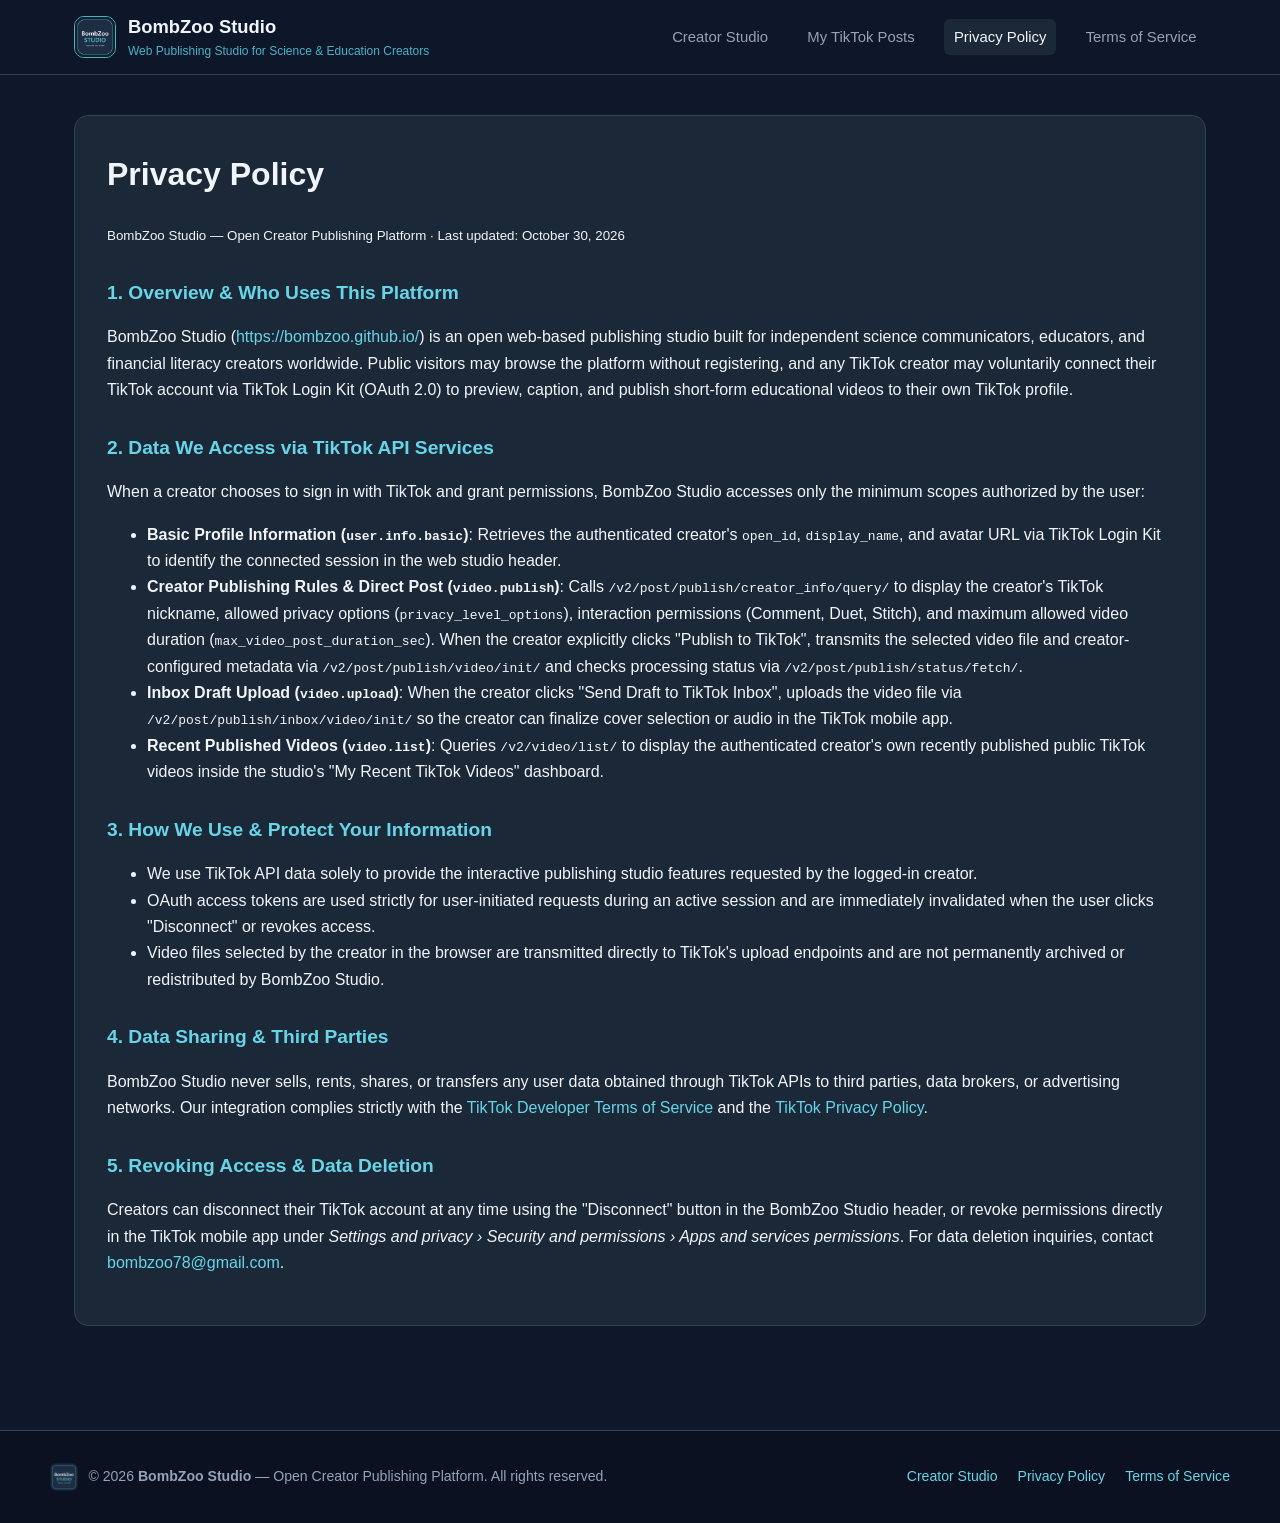
==== commit f1f9056c: "Remove all mock fallbacks and hardcoded sample data; implement 100% live OAuth PKCE, dynamic privacy" ====
--- a/privacy.html
+++ b/privacy.html
@@ -141,7 +141,6 @@
       <nav class="main-nav">
         <a href="./">Creator Studio</a>
         <a href="./#recent-posts">My TikTok Posts</a>
-        <a href="./#catalog">Sample Catalog</a>
         <a href="privacy.html" class="active">Privacy Policy</a>
         <a href="terms.html">Terms of Service</a>
       </nav>
